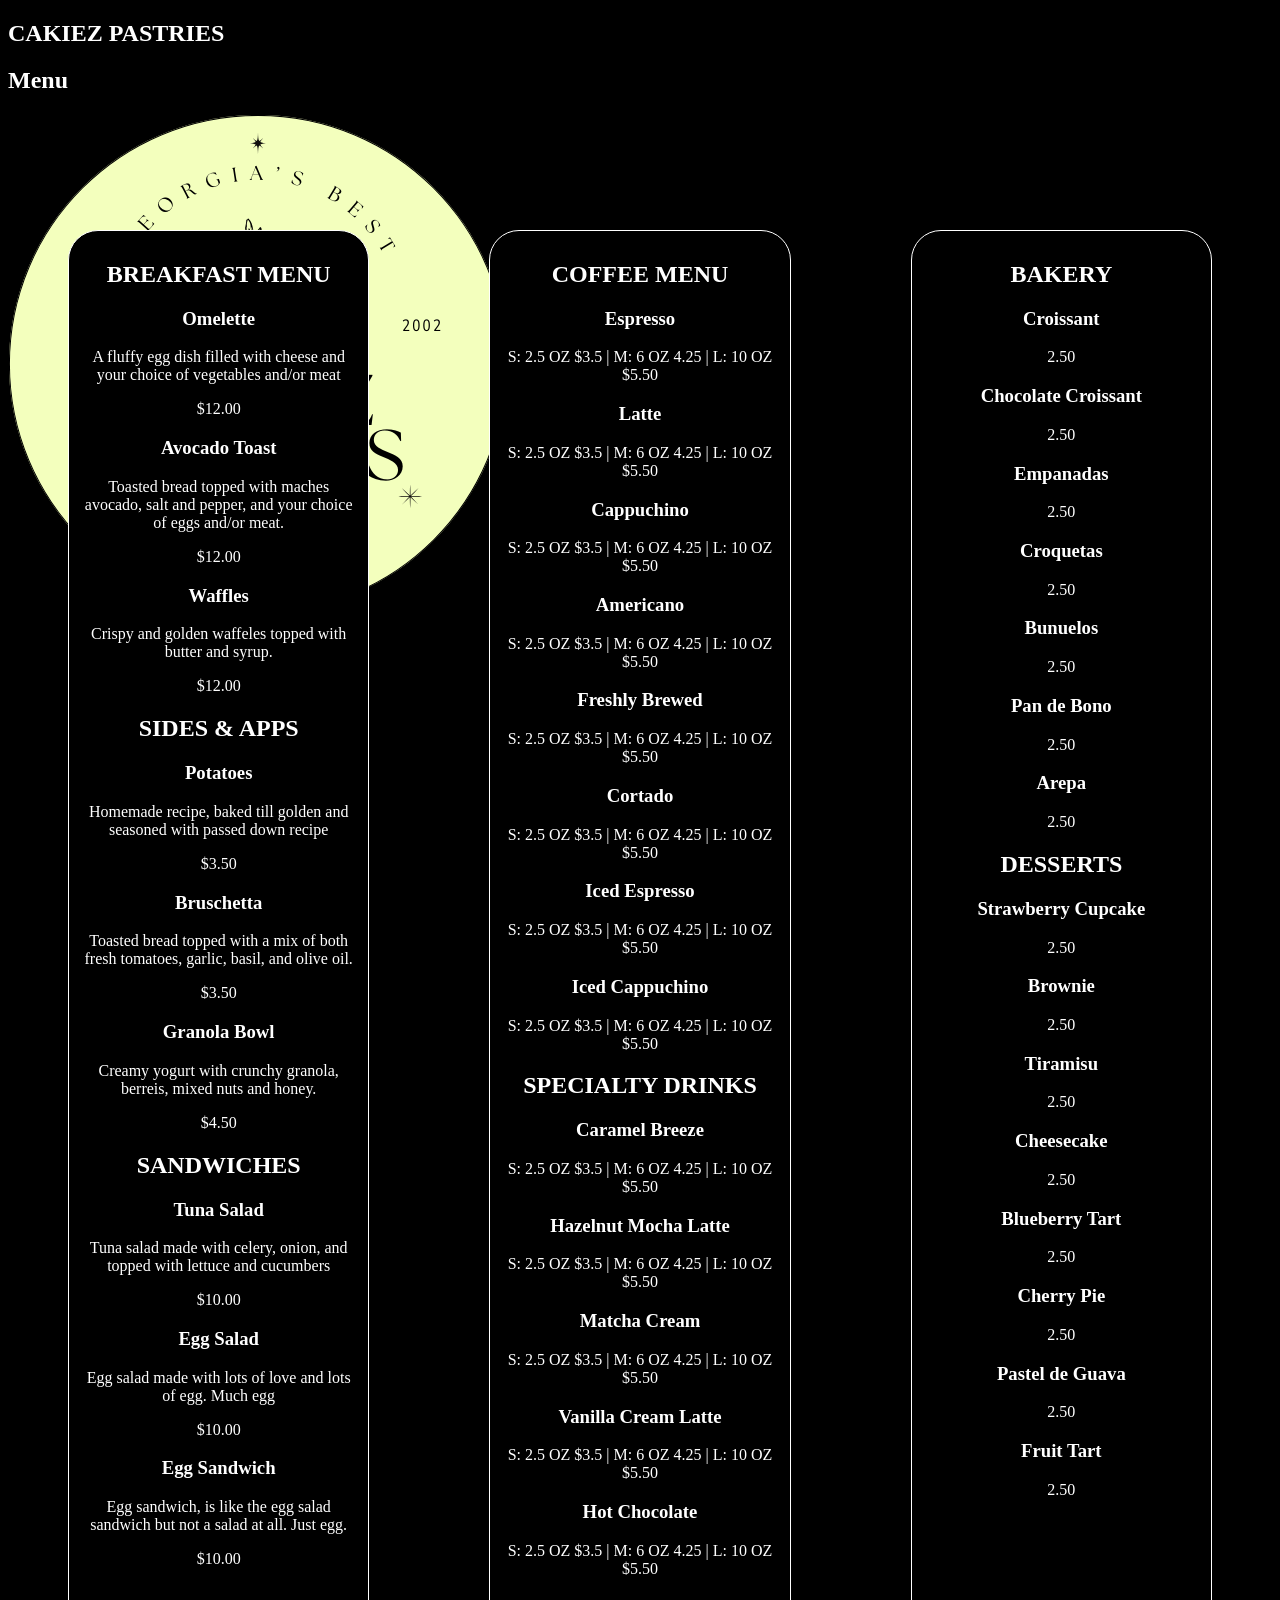
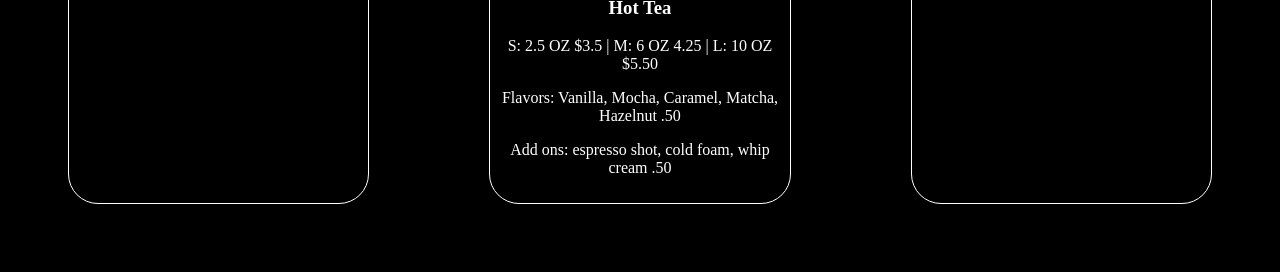
==== cafe menu/menu.html @ 2bbe42c5 "commit" ====
<!DOCTYPE html>
<html lang="en">
<head>
    <meta charset="UTF-8">
    <meta name="viewport" content="width=device-width, initial-scale=1.0">
    <link href="https://fonts.googleapis.com/css2?family=IBM+Plex+Sans+Condensed:ital,wght@0,100;0,200;0,300;0,400;0,500;0,600;0,700;1,100;1,200;1,300;1,400;1,500;1,600;1,700&display=swap" rel="stylesheet">
    <link rel="stylesheet" href="style.css">
    <title>Document</title>
</head>
<body>
    <header>
        <!--
        <nav>
      <img class="logo" src="alys logo 2.png">
            <h1 class="menu">MENU</h1>
        </nav>
    -->

    <nav class="nav">           
            <h1 class="cakiez">CAKIEZ PASTRIES</h1>
            <h1 class="menu">Menu</h1>
            <a href ="#"><img class="logo" src="alys logo 2.png"></a>
    </nav>
    
        <div class="container">

        <div class ="column">
                <h2>BREAKFAST MENU</h2>
                    <h3>Omelette</h3>
                        <p>A fluffy egg dish filled with cheese and your choice of vegetables and/or meat</p>
                            <span>$12.00</span>
                    <h3>Avocado Toast</h3>
                        <p>Toasted bread topped with maches avocado, salt and pepper, and your choice of eggs and/or meat.</p>
                            <span>$12.00</span>
                    <h3>Waffles</h3>
                        <p>Crispy and golden waffeles topped with butter and syrup.</p>
                            <span>$12.00</span>

                <h2>SIDES & APPS</h2>
                    <h3>Potatoes</h3>
                        <p>Homemade recipe, baked till golden and seasoned with passed down recipe</p>
                            <span>$3.50</span>
                    <h3>Bruschetta</h3>
                        <p>Toasted bread topped with a mix of both fresh tomatoes, garlic, basil, and olive oil.</p>
                            <span>$3.50</span>
                    <h3>Granola Bowl</h3>
                        <p>Creamy yogurt with crunchy granola, berreis, mixed nuts and honey.</p>
                            <span>$4.50</span>

                <h2>SANDWICHES</h2>
                    <h3>Tuna Salad</h3>
                        <p>Tuna salad made with celery, onion, and topped with lettuce and cucumbers</p>
                            <span>$10.00</span>
                    <h3>Egg Salad</h3>
                        <p>Egg salad made with lots of love and lots of egg. Much egg</p>
                            <span>$10.00</span>
                    <h3>Egg Sandwich</h3>
                        <p>Egg sandwich, is like the egg salad sandwich but not a salad at all. Just egg.</p>
                            <span>$10.00</span>
        </div>
        
       <!-- <div class="verticalLine"></div>-->


    <div class="column">
        <h2>COFFEE MENU</h2>
            <h3>Espresso</h3>
                <p>S: 2.5 OZ $3.5 | M: 6 OZ 4.25 | L: 10 OZ $5.50</p>
            <h3>Latte</h3>
                <p>S: 2.5 OZ $3.5 | M: 6 OZ 4.25 | L: 10 OZ $5.50</p>
            <h3>Cappuchino</h3>
                <p>S: 2.5 OZ $3.5 | M: 6 OZ 4.25 | L: 10 OZ $5.50</p>
            <h3>Americano</h3>
                <p>S: 2.5 OZ $3.5 | M: 6 OZ 4.25 | L: 10 OZ $5.50</p>
            <h3>Freshly Brewed</h3>
                <p>S: 2.5 OZ $3.5 | M: 6 OZ 4.25 | L: 10 OZ $5.50</p>
            <h3>Cortado</h3>
                <p>S: 2.5 OZ $3.5 | M: 6 OZ 4.25 | L: 10 OZ $5.50</p>
            <h3>Iced Espresso</h3>
                <p>S: 2.5 OZ $3.5 | M: 6 OZ 4.25 | L: 10 OZ $5.50</p>
            <h3>Iced Cappuchino</h3>
                <p>S: 2.5 OZ $3.5 | M: 6 OZ 4.25 | L: 10 OZ $5.50</p>
        <h2>SPECIALTY DRINKS</h2>
            <h3>Caramel Breeze</h3>
                <p>S: 2.5 OZ $3.5 | M: 6 OZ 4.25 | L: 10 OZ $5.50</p>
            <h3>Hazelnut Mocha Latte</h3>
                <p>S: 2.5 OZ $3.5 | M: 6 OZ 4.25 | L: 10 OZ $5.50</p>
            <h3>Matcha Cream</h3>
                <p>S: 2.5 OZ $3.5 | M: 6 OZ 4.25 | L: 10 OZ $5.50</p>
            <h3>Vanilla Cream Latte</h3>
                <p>S: 2.5 OZ $3.5 | M: 6 OZ 4.25 | L: 10 OZ $5.50</p>
            <h3>Hot Chocolate</h3>
                <p>S: 2.5 OZ $3.5 | M: 6 OZ 4.25 | L: 10 OZ $5.50</p>
            <h3>Hot Tea</h3>
                <p>S: 2.5 OZ $3.5 | M: 6 OZ 4.25 | L: 10 OZ $5.50</p>
            <p>Flavors: Vanilla, Mocha, Caramel, Matcha, Hazelnut .50</p>
            <p>Add ons: espresso shot, cold foam, whip cream 
                .50</p>
        </div>

    <div class="column">
        <h2>BAKERY</h2>
            <h3>Croissant</h3>
                <p>2.50</p>
            <h3>Chocolate Croissant</h3>
                <p>2.50</p>
            <h3>Empanadas</h3>
                <p>2.50</p>
            <h3>Croquetas</h3>
                <p>2.50</p>
            <h3>Bunuelos</h3>
                <p>2.50</p>
            <h3>Pan de Bono</h3>
                <p>2.50</p>
            <h3>Arepa</h3>
                <p>2.50</p>
            
                
        <h2>DESSERTS</h2>
            <h3>Strawberry Cupcake</h3>
                <p>2.50</p>
            <h3>Brownie</h3>
                <p>2.50</p>
            <h3>Tiramisu</h3>
                <p>2.50</p>
            <h3>Cheesecake</h3>
                <p>2.50</p>
            <h3>Blueberry Tart</h3>
                <p>2.50</p>
            <h3>Cherry Pie</h3>
                <p>2.50</p>
            <h3>Pastel de Guava</h3>
                <p>2.50</p>
            <h3>Fruit Tart</h3>
                <p>2.50</p>
        </div>

</div>

<script src="main.js"></script>
    </header>
</body>
</html>
---- cafe menu/style.css ----
/* Box Model Hack */
* {
    box-sizing: border-box;
  }
  
  /* Clear fix hack */
  .clearfix:after {
       content: ".";
       display: block;
       clear: both;
       visibility: hidden;
       line-height: 0;
       height: 0;
  }
  @media (max-width: 600px) {
    img {
      display: none;
    }
  }

  *{
    background-color: black;
    color: white;
  }
/*
  nav  .logo h1{
    max-height: 200px;
    font-family: "IBM Plex Sans Condensed", serif;
    display: flex;
    justify-content: space-evenly;
    width: 100vw;
    margin: 0;
  }

  .logo{
    display: flex;
    top: 0;
    left: 0;
    width: 200px;
    overflow: hidden;
    margin-top: 30px;
    margin-left: 30px;
}*/

.nav{
  max-height: 150px;
}



.container{
  display: flex;
}

.column {
  flex: 1;
  margin: 60px;
  padding: 10px;
  border: 1px solid white;
  text-align: center;
  border-radius: 30px;
}

h2 *{
  font-size: 50px;
}





.leftSection{
    width: 25vw;
    margin-left: 40px;
    display: flex;
    justify-content:center;
    flex-direction: column;
    font-family: "IBM Plex Sans Condensed", serif;

}


.breakfastLine{
  background-color: white;
  height: 2px;
  bottom: 350px;
  width: 90vw;
}

.verticalLine{
    position: absolute;
    background-color: white;
    width: 3px;
    top: 300px;
    bottom: -500px;
    left: 50%;
    
}

.rightSection{
  margin-right: 40px;
  max-width: 25vw;
  display: flex;
  justify-content: center;
  flex-direction: column;
  font-family: "IBM Plex Sans Condensed", serif;
  
}
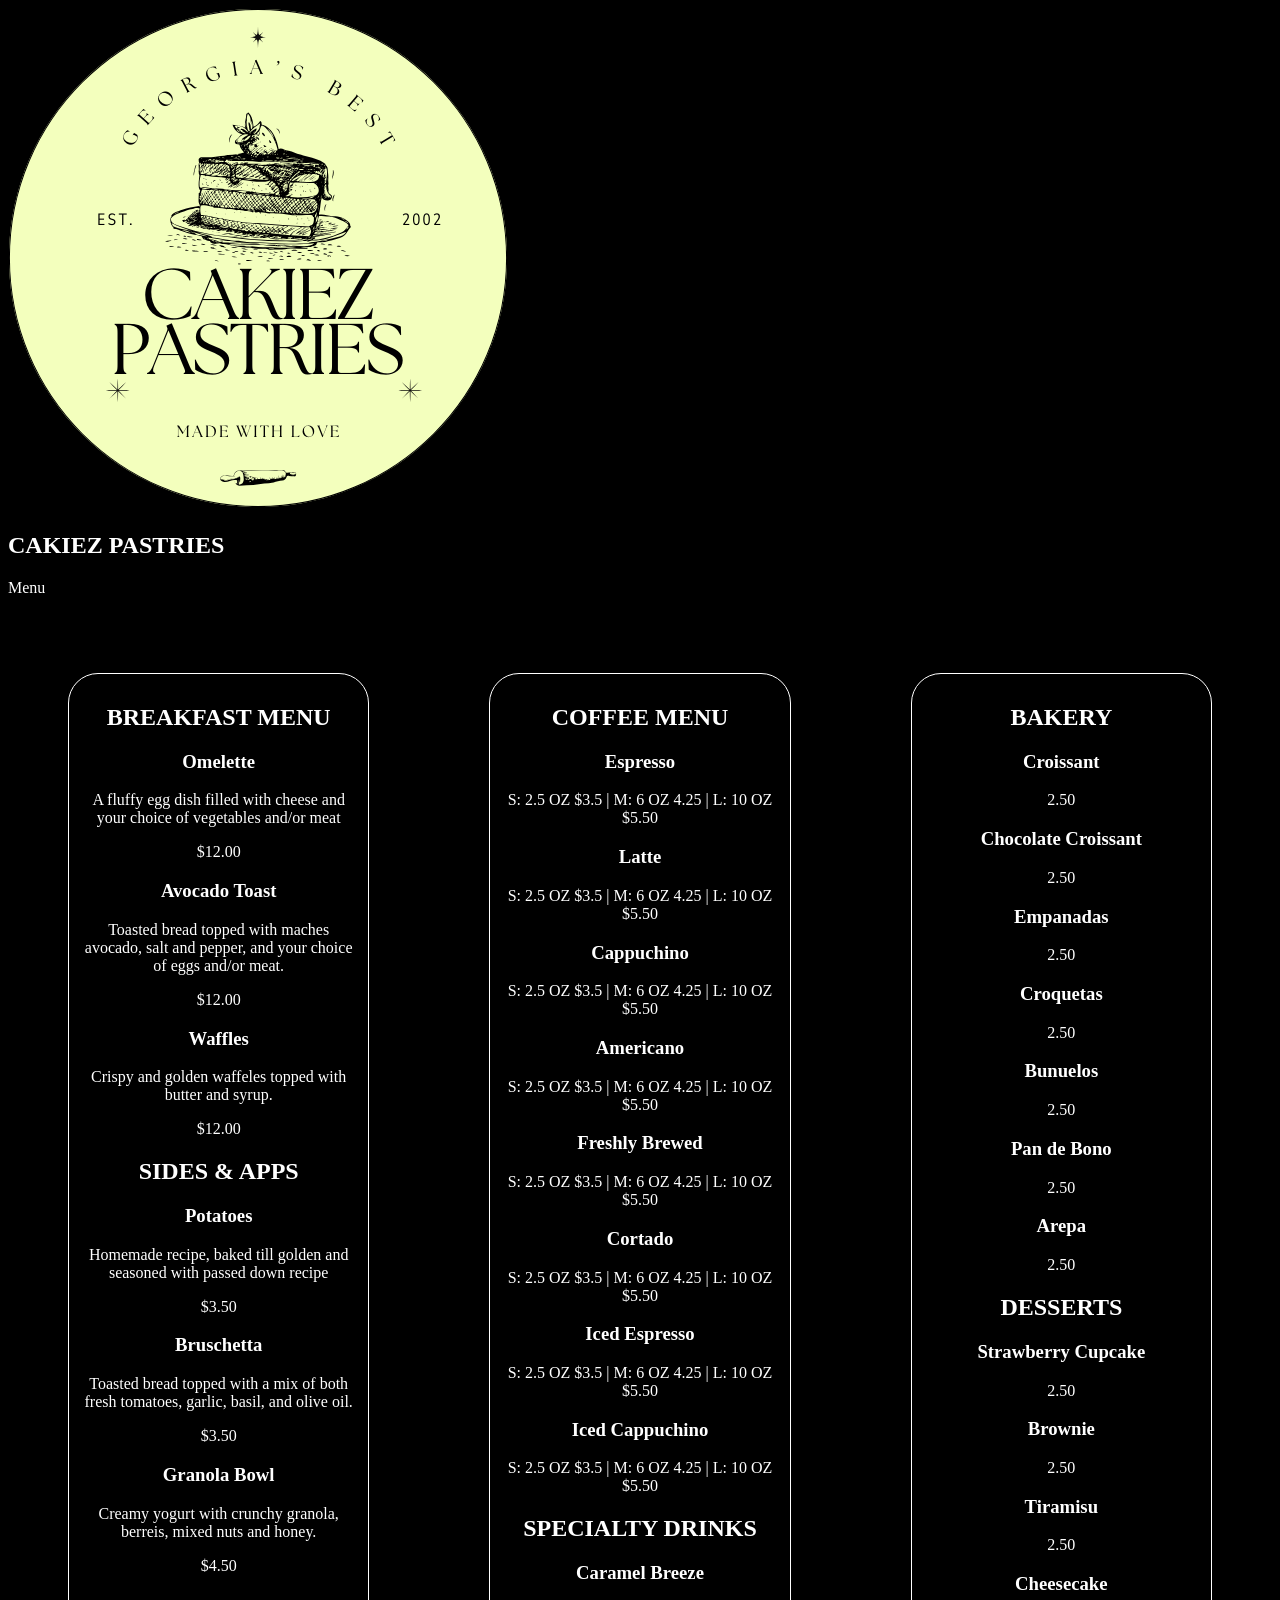
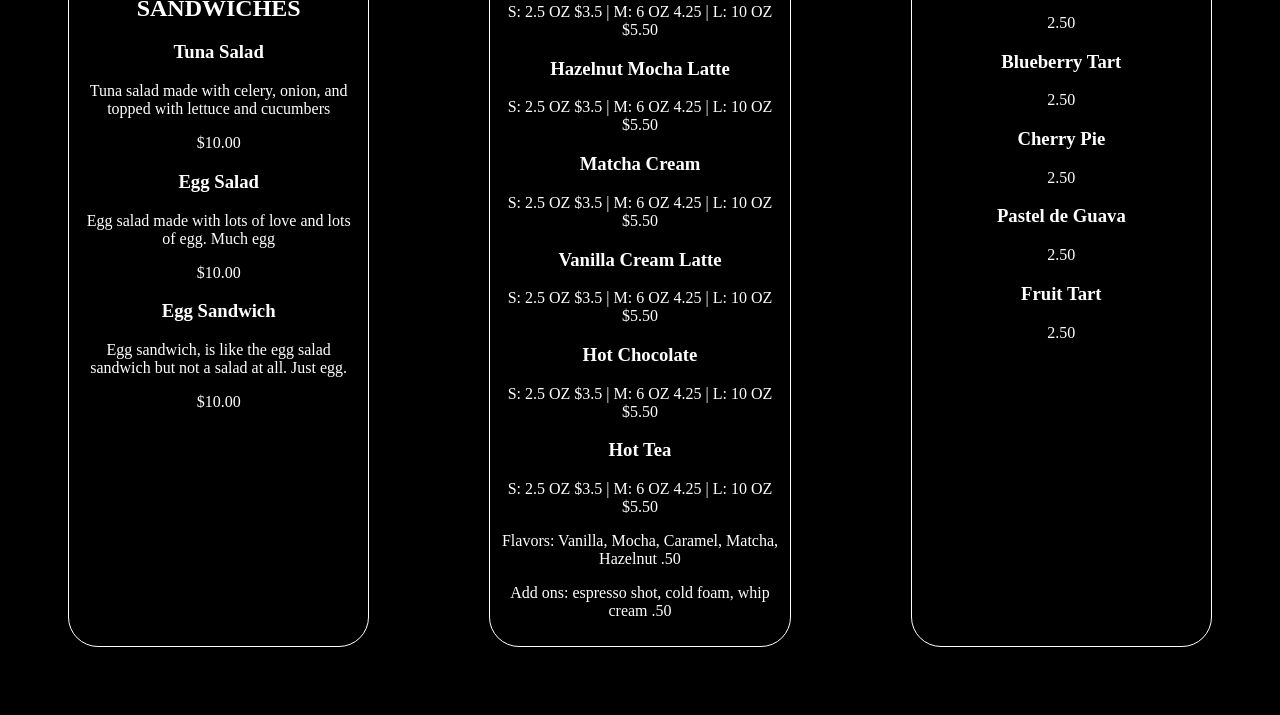
==== commit 26bbd5e8: "including all my subfolders in cafe menu" ====
--- a/cafe menu/menu.html
+++ b/cafe menu/menu.html
@@ -4,6 +4,7 @@
     <meta charset="UTF-8">
     <meta name="viewport" content="width=device-width, initial-scale=1.0">
     <link href="https://fonts.googleapis.com/css2?family=IBM+Plex+Sans+Condensed:ital,wght@0,100;0,200;0,300;0,400;0,500;0,600;0,700;1,100;1,200;1,300;1,400;1,500;1,600;1,700&display=swap" rel="stylesheet">
+    <link href="https://fonts.googleapis.com/css2?family=Ovo&display=swap" rel="stylesheet">
     <link rel="stylesheet" href="style.css">
     <title>Document</title>
 </head>
@@ -16,10 +17,14 @@
         </nav>
     -->
 
-    <nav class="nav">           
+    <nav class="navbar">           
+            <div class="logo"><img src="alys logo 2.png"></div>
+            <div class = "spacer"></div>
+            <div class = "navCenter">
             <h1 class="cakiez">CAKIEZ PASTRIES</h1>
-            <h1 class="menu">Menu</h1>
-            <a href ="#"><img class="logo" src="alys logo 2.png"></a>
+            <p class="menu">Menu</p>
+            </div>
+            <div class="spacer"></div>
     </nav>
     
         <div class="container">
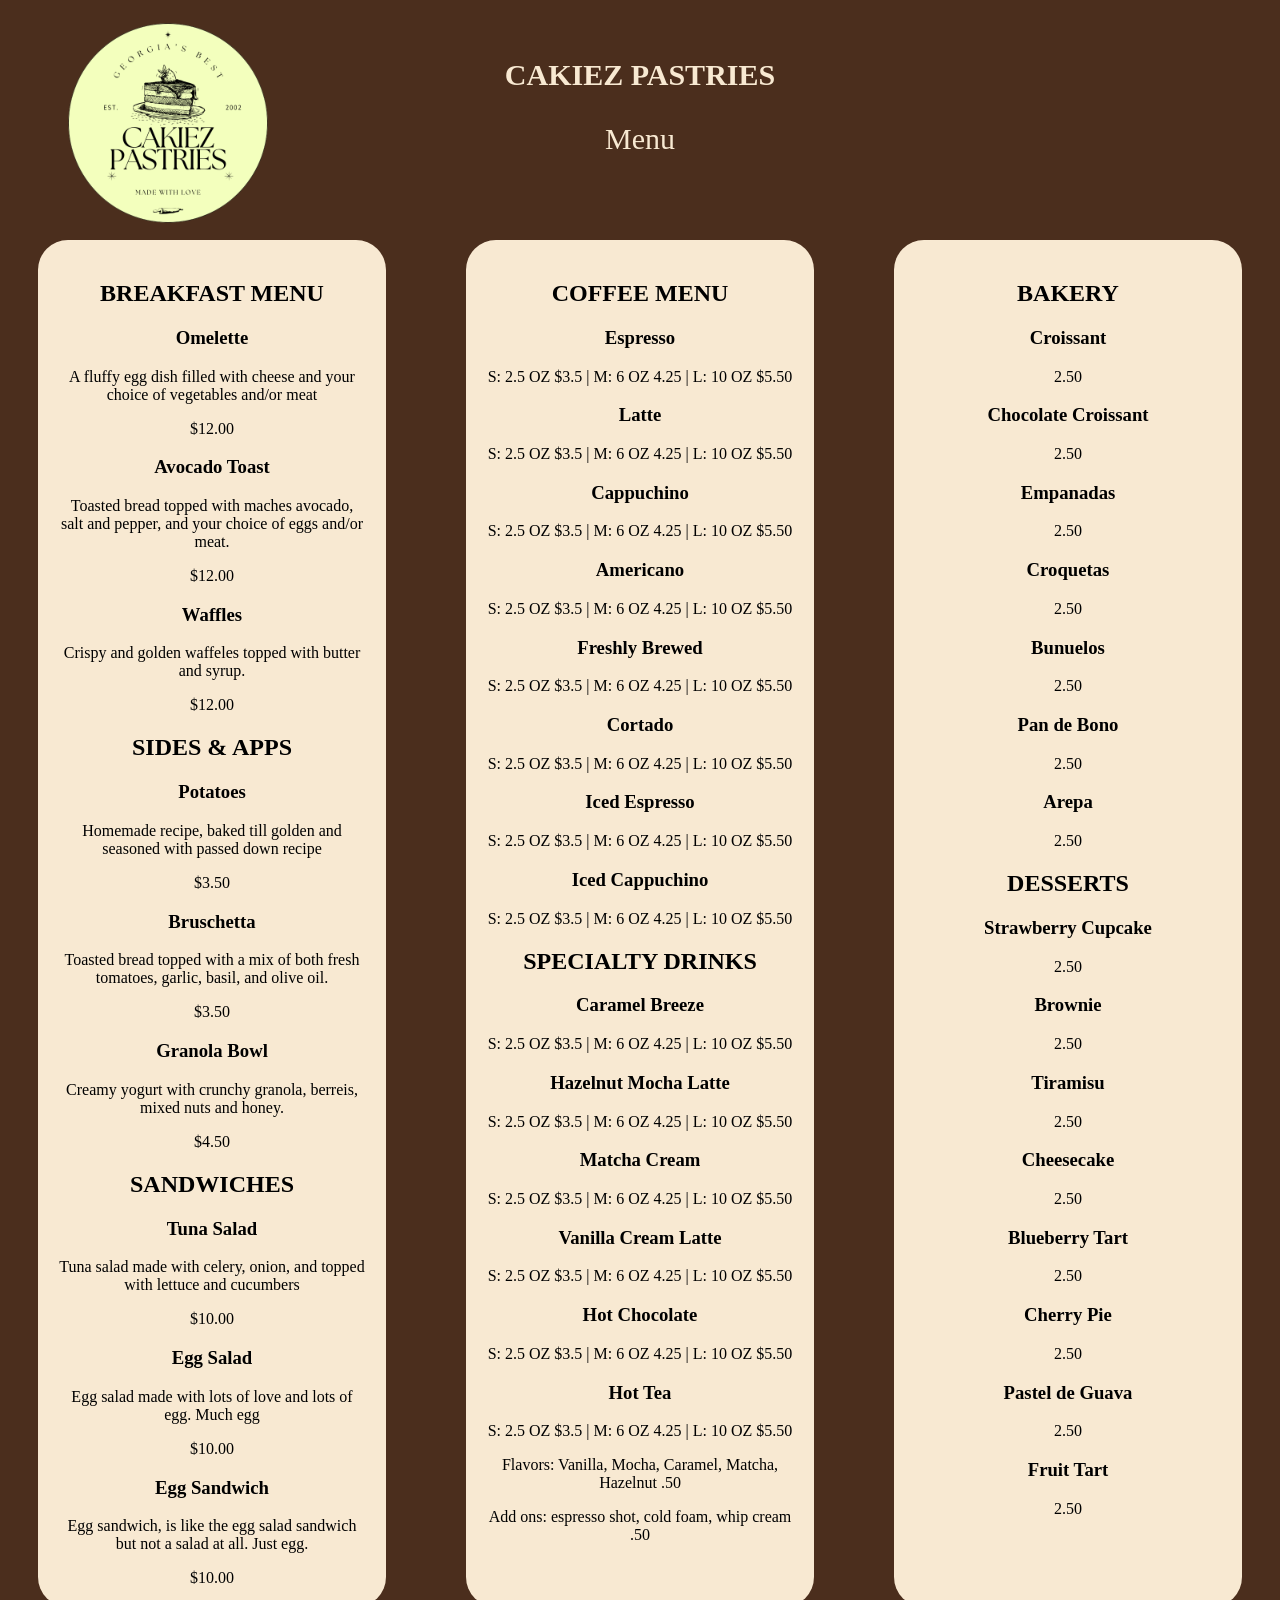
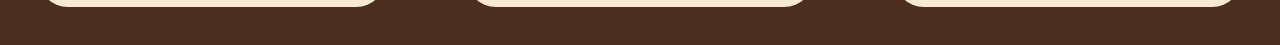
==== commit cf5abcee: "added a click eventListener to the cafe JS" ====
--- a/cafe menu/menu.html
+++ b/cafe menu/menu.html
@@ -5,7 +5,7 @@
     <meta name="viewport" content="width=device-width, initial-scale=1.0">
     <link href="https://fonts.googleapis.com/css2?family=IBM+Plex+Sans+Condensed:ital,wght@0,100;0,200;0,300;0,400;0,500;0,600;0,700;1,100;1,200;1,300;1,400;1,500;1,600;1,700&display=swap" rel="stylesheet">
     <link href="https://fonts.googleapis.com/css2?family=Ovo&display=swap" rel="stylesheet">
-    <link rel="stylesheet" href="style.css">
+    <link rel="stylesheet" href="menu.css">
     <title>Document</title>
 </head>
 <body>
@@ -142,7 +142,7 @@
 
 </div>
 
-<script src="main.js"></script>
+<script src="menu.js"></script>
     </header>
 </body>
 </html>
--- a/cafe menu/menu.css
+++ b/cafe menu/menu.css
@@ -0,0 +1,154 @@
+/* Box Model Hack */
+* {
+    box-sizing: border-box;
+  }
+  
+  /* Clear fix hack */
+  .clearfix:after {
+       content: ".";
+       display: block;
+       clear: both;
+       visibility: hidden;
+       line-height: 0;
+       height: 0;
+  }
+  @media (max-width: 600px) {
+    img {
+      display: none;
+    }
+  }
+
+  body{
+    background-color: #4B2E1D;
+    color: black;
+  }
+/*
+  nav  .logo h1{
+    max-height: 200px;
+    font-family: "IBM Plex Sans Condensed", serif;
+    display: flex;
+    justify-content: space-evenly;
+    width: 100vw;
+    margin: 0;
+  }
+
+  .logo{
+    display: flex;
+    top: 0;
+    left: 0;
+    width: 200px;
+    overflow: hidden;
+    margin-top: 30px;
+    margin-left: 30px;
+}
+
+.nav{
+  max-height: 150px;
+}
+*/
+.navbar{
+  position: relative;
+  display: flex;
+  align-items: center;
+  justify-content: space-between;
+  padding: 10px 50px;
+  height: 200px;
+  margin-top: 10px;
+}
+
+.logo {
+  position: absolute;
+  left: 60px;
+  top: 50%;
+  transform: translateY(-50%); /* Centers vertically */
+  padding-top: 30px;
+}
+.logo img{
+  height: 200px;
+}
+
+.navCenter{
+  text-align:center;
+  flex-grow: 2;
+  font-family:  serif;
+}
+
+.navCenter h1{
+font-size: 30px;
+color: #F8E9D2;
+}
+
+.spacer{
+  flex-grow: 1;
+}
+.navCenter p{
+  font-size: 30px;
+  color: #F8E9D2;
+}
+
+.container{
+  display: flex;
+  gap: 20px;
+  justify-content: space-between;
+  align-items: stretch;
+  width: 100%;
+}
+
+.column {
+  display: block;
+  min-height: 100vh;
+  flex: 1;
+  flex-direction: column;
+  justify-content: center;
+  margin: 30px;
+  padding: 20px;
+  text-align: center;
+  border-radius: 30px;
+  background-color: #F8E9D2 ;
+}
+
+h2 *{
+  font-size: 50px;
+}
+
+
+
+/*
+
+.leftSection{
+    width: 25vw;
+    margin-left: 40px;
+    display: flex;
+    justify-content:center;
+    flex-direction: column;
+    font-family: "IBM Plex Sans Condensed", serif;
+
+}
+
+
+.breakfastLine{
+  background-color: white;
+  height: 2px;
+  bottom: 350px;
+  width: 90vw;
+}
+
+.verticalLine{
+    position: absolute;
+    background-color: white;
+    width: 3px;
+    top: 300px;
+    bottom: -500px;
+    left: 50%;
+    
+}
+
+.rightSection{
+  margin-right: 40px;
+  max-width: 25vw;
+  display: flex;
+  justify-content: center;
+  flex-direction: column;
+  font-family: "IBM Plex Sans Condensed", serif;
+  
+}
